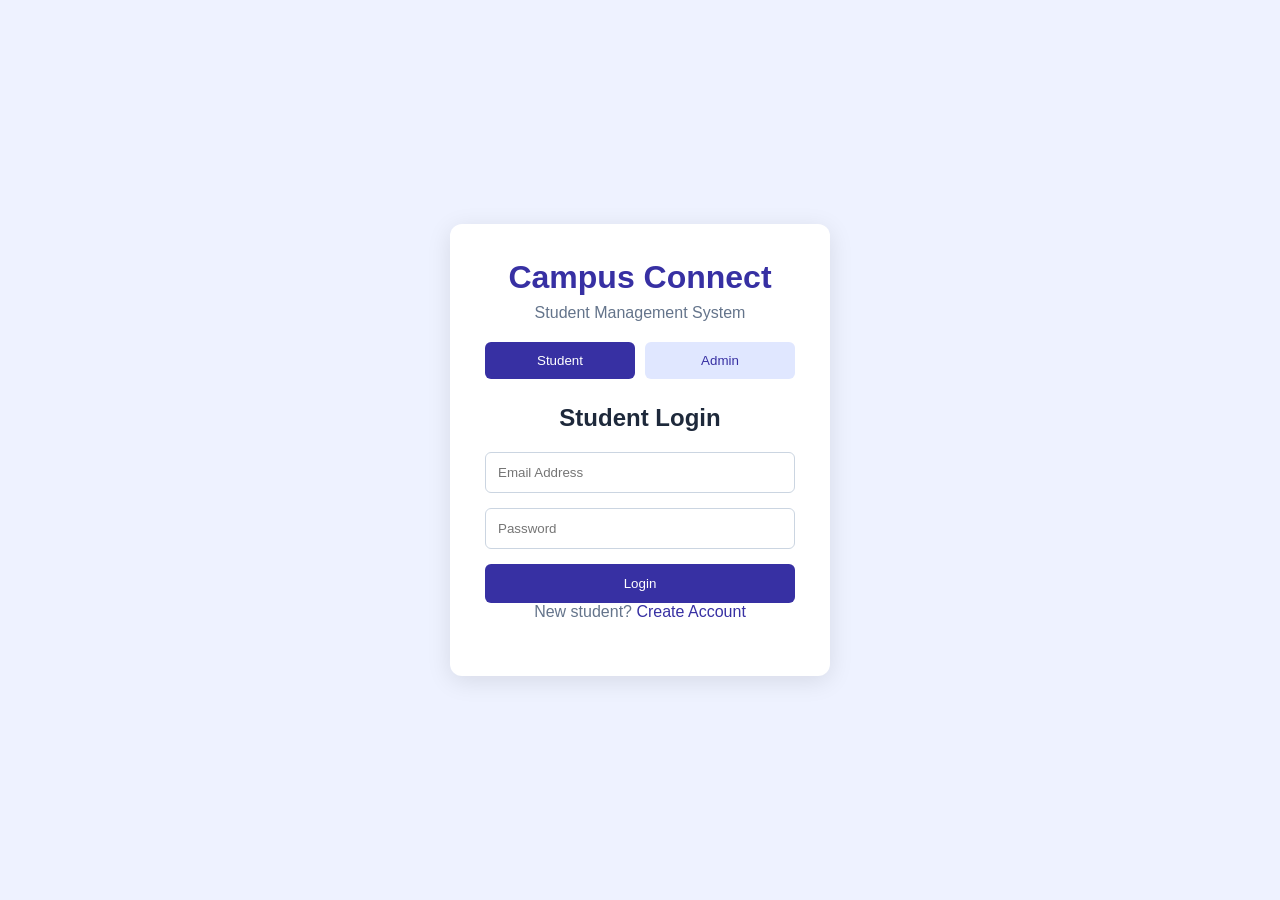
==== index.html @ 03e5b659 "Create student and admin login system" ====
<!DOCTYPE html>
<html>
<head>
    <title>Campus Connect - Login</title>
    <link rel="stylesheet" href="style.css">
</head>
<body>

    <div class="login-box">
        <h1>Campus Connect</h1>
        <p>Student Management System</p>

        <div class="login-tabs">
            <button type="button" id="studentTab">Student</button>
            <button type="button" id="adminTab">Admin</button>
        </div>

        <form id="loginForm">
            <h2 id="loginTitle">Student Login</h2>

            <input type="email" id="email" placeholder="Email Address" required>

            <input type="password" id="password" placeholder="Password" required>

            <button type="submit" class="login-btn">Login</button>
        </form>

        <div id="signupBox">
            <p>New student? <a href="#" id="signupLink">Create Account</a></p>
        </div>

        <form id="signupForm" class="hidden">
            <h2>Student Signup</h2>

            <input type="text" id="name" placeholder="Full Name" required>

            <input type="email" id="signupEmail" placeholder="Email Address" required>

            <input type="password" id="signupPassword" placeholder="Create Password" required>

            <button type="submit" class="login-btn">Sign Up</button>
            <p><a href="#" id="loginLink">Back to Login</a></p>
        </form>

        <p id="message"></p>
    </div>

    <script src="script.js"></script>
</body>
</html>
---- style.css ----
* {
    margin: 0;
    padding: 0;
    box-sizing: border-box;
}

body {
    font-family: Arial, sans-serif;
    background: #eef2ff;
    min-height: 100vh;
    display: flex;
    justify-content: center;
    align-items: center;
}

.login-box {
    background: white;
    width: 380px;
    padding: 35px;
    border-radius: 12px;
    text-align: center;
    box-shadow: 0 5px 25px rgba(0, 0, 0, 0.1);
}

h1 {
    color: #3730a3;
    margin-bottom: 8px;
}

.login-box p {
    color: #64748b;
    margin-bottom: 20px;
}

.login-tabs {
    display: flex;
    gap: 10px;
    margin-bottom: 25px;
}

.login-tabs button {
    width: 50%;
    padding: 11px;
    border: none;
    background: #e0e7ff;
    color: #3730a3;
    border-radius: 6px;
    cursor: pointer;
}

.login-tabs button.active {
    background: #3730a3;
    color: white;
}

h2 {
    margin-bottom: 20px;
    color: #1e293b;
}

input {
    width: 100%;
    padding: 12px;
    margin-bottom: 15px;
    border: 1px solid #cbd5e1;
    border-radius: 6px;
    outline: none;
}

input:focus {
    border-color: #3730a3;
}

.login-btn {
    width: 100%;
    padding: 12px;
    border: none;
    background: #3730a3;
    color: white;
    border-radius: 6px;
    cursor: pointer;
}

.login-box a {
    color: #3730a3;
    text-decoration: none;
}

.hidden {
    display: none;
}

#message {
    margin-top: 15px;
}
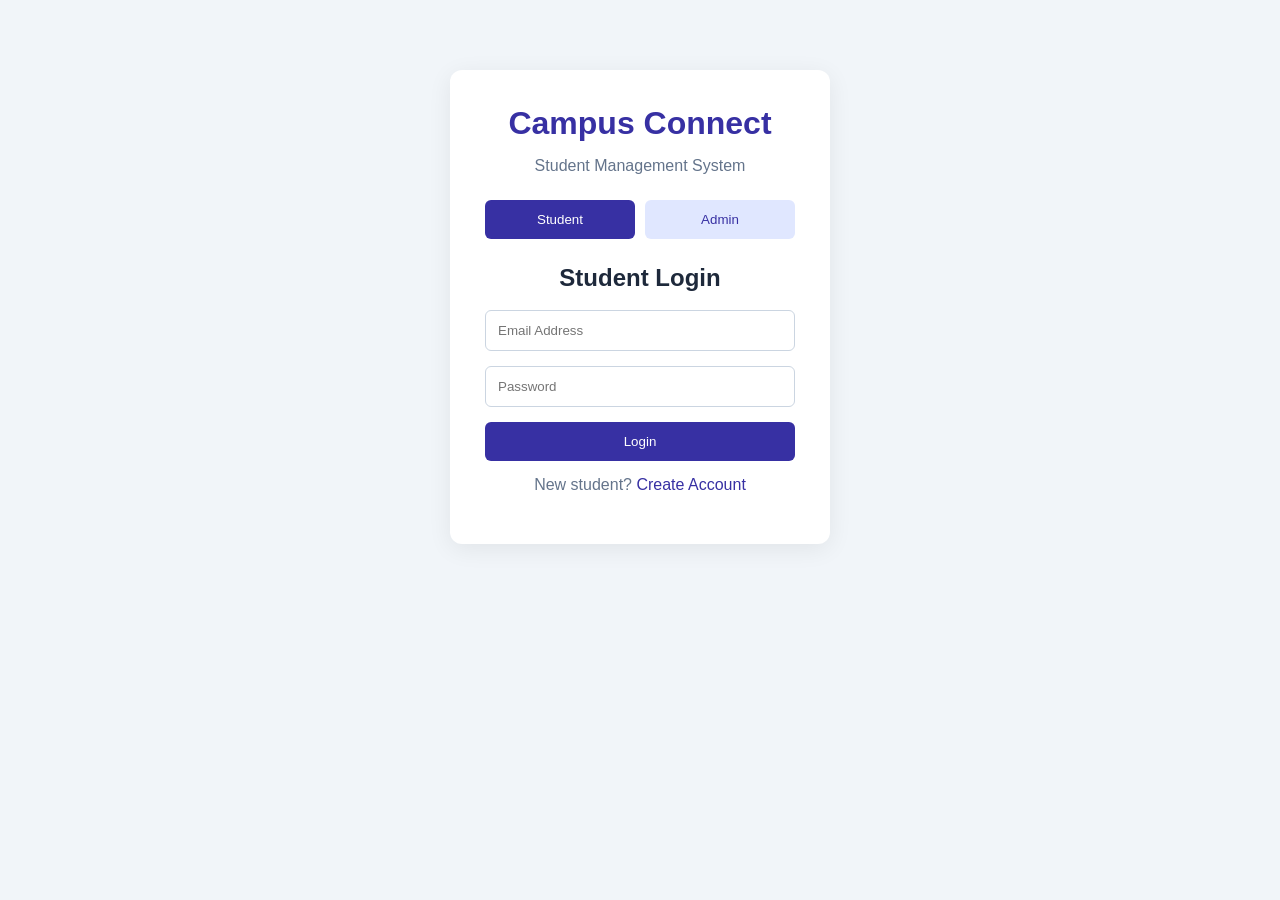
==== commit 3cc72ea7: "Build Campus Connect student management system" ====
--- a/index.html
+++ b/index.html
@@ -6,24 +6,20 @@
     <link rel="stylesheet" href="style.css">
 </head>
 <body>
-
     <div class="login-box">
         <h1>Campus Connect</h1>
         <p>Student Management System</p>
 
         <div class="login-tabs">
-            <button type="button" id="studentTab">Student</button>
+            <button type="button" id="studentTab" class="active">Student</button>
             <button type="button" id="adminTab">Admin</button>
         </div>
 
         <form id="loginForm">
             <h2 id="loginTitle">Student Login</h2>
-
             <input type="email" id="email" placeholder="Email Address" required>
-
             <input type="password" id="password" placeholder="Password" required>
-
-            <button type="submit" class="login-btn">Login</button>
+            <button type="submit" class="btn">Login</button>
         </form>
 
         <div id="signupBox">
@@ -32,20 +28,15 @@
 
         <form id="signupForm" class="hidden">
             <h2>Student Signup</h2>
-
             <input type="text" id="name" placeholder="Full Name" required>
-
             <input type="email" id="signupEmail" placeholder="Email Address" required>
-
             <input type="password" id="signupPassword" placeholder="Create Password" required>
-
-            <button type="submit" class="login-btn">Sign Up</button>
+            <button type="submit" class="btn">Sign Up</button>
             <p><a href="#" id="loginLink">Back to Login</a></p>
         </form>
 
         <p id="message"></p>
     </div>
-
     <script src="script.js"></script>
 </body>
 </html>
--- a/style.css
+++ b/style.css
@@ -7,41 +7,40 @@
 
 body {
     font-family: Arial, sans-serif;
-    background: #eef2ff;
-    min-height: 100vh;
-    display: flex;
-    justify-content: center;
-    align-items: center;
+    background: #f1f5f9;
+    color: #1e293b;
 }
 
 .login-box {
     background: white;
     width: 380px;
+    max-width: 95%;
     padding: 35px;
+    margin: 70px auto;
     border-radius: 12px;
     text-align: center;
-    box-shadow: 0 5px 25px rgba(0, 0, 0, 0.1);
-}
-
-h1 {
+    box-shadow: 0 5px 25px #00000012;
+}
+
+.login-box h1 {
     color: #3730a3;
     margin-bottom: 8px;
 }
 
 .login-box p {
     color: #64748b;
-    margin-bottom: 20px;
+    margin: 15px 0;
 }
 
 .login-tabs {
     display: flex;
     gap: 10px;
-    margin-bottom: 25px;
+    margin: 25px 0;
 }
 
 .login-tabs button {
     width: 50%;
-    padding: 11px;
+    padding: 12px;
     border: none;
     background: #e0e7ff;
     color: #3730a3;
@@ -55,24 +54,26 @@
 }
 
 h2 {
-    margin-bottom: 20px;
-    color: #1e293b;
-}
-
-input {
+    margin-bottom: 18px;
+}
+
+input,
+select {
     width: 100%;
     padding: 12px;
     margin-bottom: 15px;
     border: 1px solid #cbd5e1;
     border-radius: 6px;
     outline: none;
-}
-
-input:focus {
+    background: white;
+}
+
+input:focus,
+select:focus {
     border-color: #3730a3;
 }
 
-.login-btn {
+.btn {
     width: 100%;
     padding: 12px;
     border: none;
@@ -82,6 +83,10 @@
     cursor: pointer;
 }
 
+.btn:hover {
+    background: #312e81;
+}
+
 .login-box a {
     color: #3730a3;
     text-decoration: none;
@@ -91,6 +96,255 @@
     display: none;
 }
 
-#message {
+#message,
+#studentMessage,
+#courseMessage,
+#attendanceMessage {
     margin-top: 15px;
-}
+    color: #3730a3;
+}
+
+.layout {
+    display: flex;
+    min-height: 100vh;
+}
+
+.sidebar {
+    width: 230px;
+    background: #1e1b4b;
+    color: white;
+    padding: 25px 18px;
+    display: flex;
+    flex-direction: column;
+    flex-shrink: 0;
+}
+
+.sidebar h2 {
+    font-size: 21px;
+    margin-bottom: 8px;
+}
+
+.sidebar p {
+    color: #c7d2fe;
+    margin-bottom: 30px;
+}
+
+.sidebar a {
+    color: white;
+    text-decoration: none;
+    padding: 13px;
+    border-radius: 6px;
+    margin-bottom: 8px;
+}
+
+.sidebar a:hover,
+.sidebar a.selected {
+    background: #3730a3;
+}
+
+.logoutBtn {
+    margin-top: auto;
+    padding: 12px;
+    border: none;
+    border-radius: 6px;
+    background: #ef4444;
+    color: white;
+    cursor: pointer;
+}
+
+.main {
+    flex: 1;
+    min-width: 0;
+    padding: 35px;
+}
+
+.top {
+    display: flex;
+    justify-content: space-between;
+    align-items: center;
+    margin-bottom: 30px;
+}
+
+.top h1 {
+    margin-bottom: 8px;
+}
+
+.top p {
+    color: #64748b;
+}
+
+.admin-icon {
+    background: #3730a3;
+    color: white;
+    width: 45px;
+    height: 45px;
+    border-radius: 50%;
+    display: flex;
+    justify-content: center;
+    align-items: center;
+}
+
+.stats {
+    display: grid;
+    grid-template-columns: repeat(3, 1fr);
+    gap: 20px;
+    margin-bottom: 25px;
+}
+
+.stat-card,
+.panel {
+    background: white;
+    padding: 25px;
+    border-radius: 10px;
+    box-shadow: 0 3px 12px #00000008;
+}
+
+.stat-card h3 {
+    color: #64748b;
+    font-size: 15px;
+    margin-bottom: 15px;
+}
+
+.stat-card h2 {
+    color: #3730a3;
+    font-size: 30px;
+    margin: 0;
+}
+
+.welcome-card {
+    background: #3730a3;
+    color: white;
+    padding: 30px;
+    border-radius: 10px;
+    margin-bottom: 30px;
+}
+
+.welcome-card p {
+    color: #e0e7ff;
+}
+
+.section-title {
+    margin: 25px 0 18px;
+}
+
+.quick-links,
+.course-grid {
+    display: grid;
+    grid-template-columns: repeat(2, 1fr);
+    gap: 15px;
+}
+
+.quick-links a,
+.course-card {
+    background: white;
+    padding: 22px;
+    border-radius: 8px;
+    color: #3730a3;
+    text-decoration: none;
+    font-weight: bold;
+}
+
+.quick-links a:hover {
+    background: #e0e7ff;
+}
+
+.panel {
+    margin-bottom: 25px;
+}
+
+.panel h2 {
+    color: #1e293b;
+}
+
+.form-grid {
+    display: grid;
+    grid-template-columns: repeat(2, 1fr);
+    gap: 12px;
+}
+
+.form-grid input,
+.form-grid select {
+    margin: 0;
+}
+
+.form-grid button {
+    grid-column: 1 / -1;
+}
+
+.table-box {
+    width: 100%;
+    overflow-x: auto;
+}
+
+table {
+    width: 100%;
+    border-collapse: collapse;
+    margin-top: 15px;
+    text-align: left;
+    background: white;
+}
+
+th,
+td {
+    padding: 14px;
+    border-bottom: 1px solid #e2e8f0;
+    white-space: nowrap;
+}
+
+th {
+    background: #eef2ff;
+    color: #3730a3;
+}
+
+td {
+    color: #475569;
+}
+
+.delete-btn {
+    background: #ef4444;
+    color: white;
+    border: none;
+    padding: 8px 12px;
+    border-radius: 5px;
+    cursor: pointer;
+}
+
+.course-card {
+    color: #1e293b;
+}
+
+.course-card p {
+    color: #64748b;
+    font-weight: normal;
+    margin-top: 10px;
+}
+
+@media (max-width: 750px) {
+    .layout {
+        flex-direction: column;
+    }
+
+    .sidebar {
+        width: 100%;
+    }
+
+    .stats {
+        grid-template-columns: 1fr;
+    }
+
+    .main {
+        padding: 20px;
+    }
+}
+
+@media (max-width: 500px) {
+    .form-grid,
+    .quick-links,
+    .course-grid {
+        grid-template-columns: 1fr;
+    }
+
+    .login-box {
+        padding: 25px;
+    }
+}
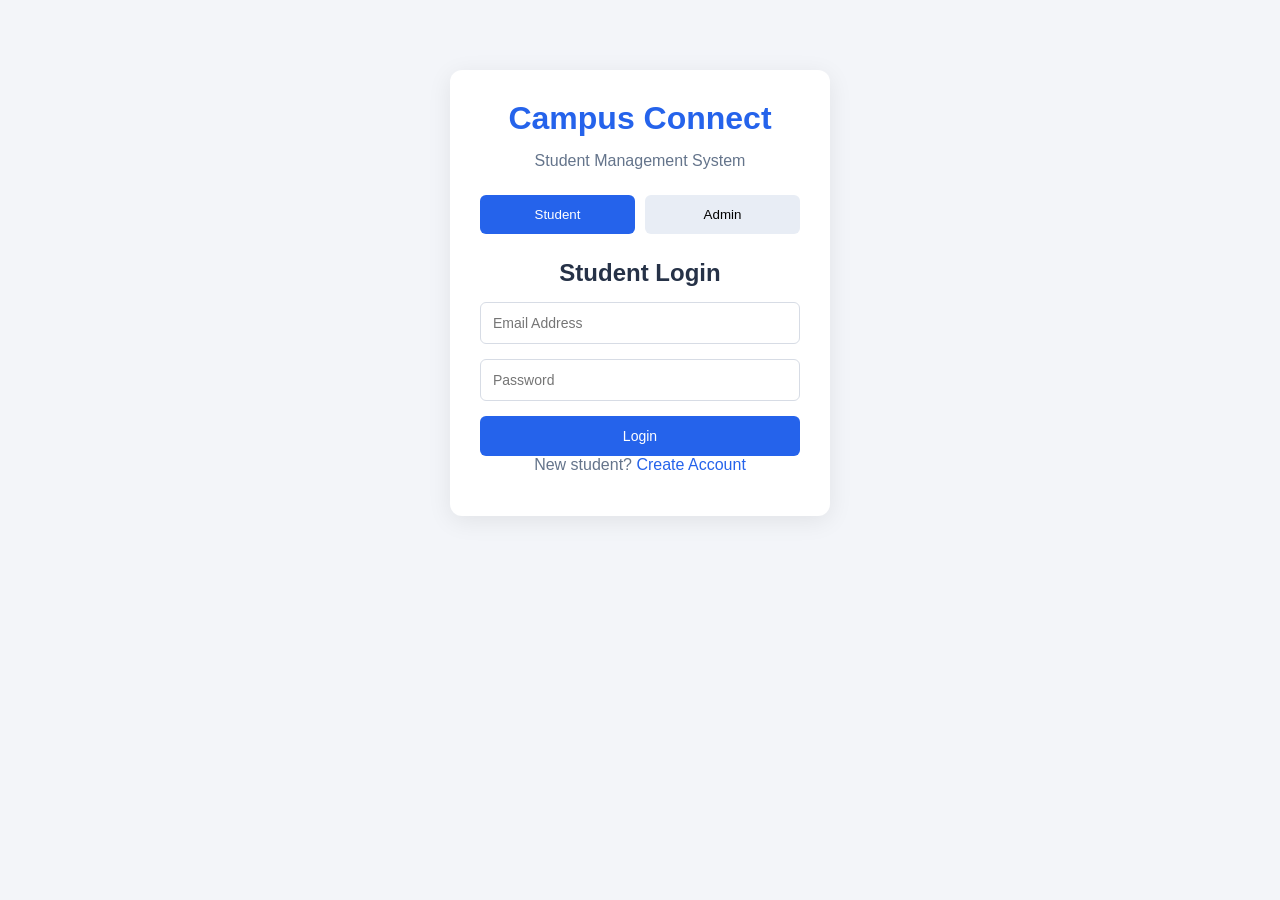
==== commit 1673ad71: "Update and clean Campus Connect project" ====
--- a/index.html
+++ b/index.html
@@ -9,32 +9,27 @@
     <div class="login-box">
         <h1>Campus Connect</h1>
         <p>Student Management System</p>
-
         <div class="login-tabs">
             <button type="button" id="studentTab" class="active">Student</button>
             <button type="button" id="adminTab">Admin</button>
         </div>
-
         <form id="loginForm">
             <h2 id="loginTitle">Student Login</h2>
             <input type="email" id="email" placeholder="Email Address" required>
             <input type="password" id="password" placeholder="Password" required>
             <button type="submit" class="btn">Login</button>
         </form>
-
         <div id="signupBox">
             <p>New student? <a href="#" id="signupLink">Create Account</a></p>
         </div>
-
         <form id="signupForm" class="hidden">
             <h2>Student Signup</h2>
             <input type="text" id="name" placeholder="Full Name" required>
             <input type="email" id="signupEmail" placeholder="Email Address" required>
-            <input type="password" id="signupPassword" placeholder="Create Password" required>
+            <input type="password" id="signupPassword" placeholder="Create Password" minlength="6" required>
             <button type="submit" class="btn">Sign Up</button>
             <p><a href="#" id="loginLink">Back to Login</a></p>
         </form>
-
         <p id="message"></p>
     </div>
     <script src="script.js"></script>
--- a/style.css
+++ b/style.css
@@ -1,35 +1,65 @@
+
+/* General Styling */
 
 * {
     margin: 0;
     padding: 0;
     box-sizing: border-box;
+    font-family: Arial, sans-serif;
 }
 
 body {
-    font-family: Arial, sans-serif;
-    background: #f1f5f9;
-    color: #1e293b;
-}
+    background: #f3f5f9;
+    color: #263247;
+}
+
+h1, h2, h3 {
+    margin-bottom: 15px;
+}
+
+p {
+    margin-bottom: 12px;
+    color: #64748b;
+}
+
+a {
+    text-decoration: none;
+    color: #2563eb;
+}
+
+input, select {
+    width: 100%;
+    padding: 12px;
+    border: 1px solid #d7dce5;
+    border-radius: 6px;
+    margin-bottom: 15px;
+    font-size: 14px;
+}
+
+button {
+    cursor: pointer;
+    border: none;
+}
+
+/* Login Page */
 
 .login-box {
+    width: 380px;
+    max-width: 90%;
     background: white;
-    width: 380px;
-    max-width: 95%;
-    padding: 35px;
+    padding: 30px;
     margin: 70px auto;
     border-radius: 12px;
     text-align: center;
-    box-shadow: 0 5px 25px #00000012;
+    box-shadow: 0 5px 25px rgba(0, 0, 0, 0.08);
 }
 
 .login-box h1 {
-    color: #3730a3;
-    margin-bottom: 8px;
-}
-
-.login-box p {
-    color: #64748b;
-    margin: 15px 0;
+    color: #2563eb;
+}
+
+.login-box h2 {
+    margin-top: 20px;
 }
 
 .login-tabs {
@@ -41,68 +71,41 @@
 .login-tabs button {
     width: 50%;
     padding: 12px;
-    border: none;
-    background: #e0e7ff;
-    color: #3730a3;
-    border-radius: 6px;
-    cursor: pointer;
-}
-
-.login-tabs button.active {
-    background: #3730a3;
-    color: white;
-}
-
-h2 {
-    margin-bottom: 18px;
-}
-
-input,
-select {
-    width: 100%;
-    padding: 12px;
-    margin-bottom: 15px;
-    border: 1px solid #cbd5e1;
-    border-radius: 6px;
-    outline: none;
-    background: white;
-}
-
-input:focus,
-select:focus {
-    border-color: #3730a3;
+    background: #e8edf5;
+    border-radius: 6px;
+}
+
+.login-tabs .active {
+    background: #2563eb;
+    color: white;
 }
 
 .btn {
-    width: 100%;
-    padding: 12px;
-    border: none;
-    background: #3730a3;
-    color: white;
-    border-radius: 6px;
-    cursor: pointer;
+    background: #2563eb;
+    color: white;
+    padding: 12px 18px;
+    border-radius: 6px;
+    font-size: 14px;
 }
 
 .btn:hover {
-    background: #312e81;
-}
-
-.login-box a {
-    color: #3730a3;
-    text-decoration: none;
+    background: #1d4ed8;
+}
+
+.login-box .btn {
+    width: 100%;
 }
 
 .hidden {
     display: none;
 }
 
-#message,
-#studentMessage,
-#courseMessage,
-#attendanceMessage {
-    margin-top: 15px;
-    color: #3730a3;
-}
+#message, .message {
+    color: #dc2626;
+    margin-top: 12px;
+}
+
+/* Main Layout */
 
 .layout {
     display: flex;
@@ -111,149 +114,98 @@
 
 .sidebar {
     width: 230px;
-    background: #1e1b4b;
+    background: #172554;
     color: white;
     padding: 25px 18px;
-    display: flex;
-    flex-direction: column;
     flex-shrink: 0;
 }
 
 .sidebar h2 {
+    color: white;
     font-size: 21px;
+}
+
+.sidebar p {
+    color: #bfdbfe;
+    margin-bottom: 30px;
+}
+
+.sidebar a {
+    display: block;
+    color: #dbeafe;
+    padding: 13px;
     margin-bottom: 8px;
-}
-
-.sidebar p {
-    color: #c7d2fe;
-    margin-bottom: 30px;
-}
-
-.sidebar a {
-    color: white;
-    text-decoration: none;
-    padding: 13px;
-    border-radius: 6px;
-    margin-bottom: 8px;
+    border-radius: 6px;
 }
 
 .sidebar a:hover,
 .sidebar a.selected {
-    background: #3730a3;
+    background: #2563eb;
+    color: white;
 }
 
 .logoutBtn {
-    margin-top: auto;
+    width: 100%;
     padding: 12px;
-    border: none;
-    border-radius: 6px;
-    background: #ef4444;
-    color: white;
-    cursor: pointer;
-}
-
-.main {
+    margin-top: 25px;
+    background: #dc2626;
+    color: white;
+    border-radius: 6px;
+}
+
+.main-content {
     flex: 1;
+    padding: 30px;
     min-width: 0;
-    padding: 35px;
-}
-
-.top {
+}
+
+.topbar {
     display: flex;
     justify-content: space-between;
     align-items: center;
+    flex-wrap: wrap;
     margin-bottom: 30px;
 }
 
-.top h1 {
-    margin-bottom: 8px;
-}
-
-.top p {
-    color: #64748b;
-}
-
-.admin-icon {
-    background: #3730a3;
-    color: white;
-    width: 45px;
-    height: 45px;
-    border-radius: 50%;
-    display: flex;
-    justify-content: center;
-    align-items: center;
-}
+.topbar h1 {
+    color: #172554;
+}
+
+/* Dashboard Cards */
 
 .stats {
     display: grid;
     grid-template-columns: repeat(3, 1fr);
     gap: 20px;
-    margin-bottom: 25px;
-}
-
-.stat-card,
-.panel {
+    margin: 25px 0;
+}
+
+.stat-card {
     background: white;
     padding: 25px;
     border-radius: 10px;
-    box-shadow: 0 3px 12px #00000008;
+    border-left: 4px solid #2563eb;
+    box-shadow: 0 3px 12px rgba(0, 0, 0, 0.04);
 }
 
 .stat-card h3 {
+    font-size: 15px;
     color: #64748b;
-    font-size: 15px;
-    margin-bottom: 15px;
-}
-
-.stat-card h2 {
-    color: #3730a3;
+}
+
+.stat-card h1 {
+    color: #2563eb;
     font-size: 30px;
-    margin: 0;
-}
-
-.welcome-card {
-    background: #3730a3;
-    color: white;
-    padding: 30px;
+}
+
+/* Content Sections */
+
+.content-box {
+    background: white;
+    padding: 25px;
+    margin-bottom: 25px;
     border-radius: 10px;
-    margin-bottom: 30px;
-}
-
-.welcome-card p {
-    color: #e0e7ff;
-}
-
-.section-title {
-    margin: 25px 0 18px;
-}
-
-.quick-links,
-.course-grid {
-    display: grid;
-    grid-template-columns: repeat(2, 1fr);
-    gap: 15px;
-}
-
-.quick-links a,
-.course-card {
-    background: white;
-    padding: 22px;
-    border-radius: 8px;
-    color: #3730a3;
-    text-decoration: none;
-    font-weight: bold;
-}
-
-.quick-links a:hover {
-    background: #e0e7ff;
-}
-
-.panel {
-    margin-bottom: 25px;
-}
-
-.panel h2 {
-    color: #1e293b;
+    box-shadow: 0 3px 12px rgba(0, 0, 0, 0.04);
 }
 
 .form-grid {
@@ -264,14 +216,16 @@
 
 .form-grid input,
 .form-grid select {
-    margin: 0;
-}
-
-.form-grid button {
-    grid-column: 1 / -1;
-}
-
-.table-box {
+    margin-bottom: 5px;
+}
+
+.form-grid .btn {
+    width: fit-content;
+}
+
+/* Tables */
+
+.table-container {
     width: 100%;
     overflow-x: auto;
 }
@@ -280,46 +234,67 @@
     width: 100%;
     border-collapse: collapse;
     margin-top: 15px;
+    min-width: 550px;
+}
+
+th, td {
+    padding: 14px;
     text-align: left;
-    background: white;
-}
-
-th,
+    border-bottom: 1px solid #e5e7eb;
+}
+
+th {
+    background: #eff6ff;
+    color: #1e40af;
+}
+
 td {
-    padding: 14px;
-    border-bottom: 1px solid #e2e8f0;
-    white-space: nowrap;
-}
-
-th {
-    background: #eef2ff;
-    color: #3730a3;
-}
-
-td {
-    color: #475569;
+    font-size: 14px;
 }
 
 .delete-btn {
-    background: #ef4444;
-    color: white;
-    border: none;
+    background: #dc2626;
+    color: white;
     padding: 8px 12px;
     border-radius: 5px;
-    cursor: pointer;
+}
+
+.delete-btn:hover {
+    background: #b91c1c;
+}
+
+/* Student Courses */
+
+.course-grid {
+    display: grid;
+    grid-template-columns: repeat(2, 1fr);
+    gap: 18px;
+    margin-top: 20px;
 }
 
 .course-card {
-    color: #1e293b;
+    background: #f8fafc;
+    border: 1px solid #e2e8f0;
+    border-radius: 8px;
+    padding: 20px;
+}
+
+.course-card h3 {
+    color: #1d4ed8;
 }
 
 .course-card p {
-    color: #64748b;
-    font-weight: normal;
-    margin-top: 10px;
-}
-
-@media (max-width: 750px) {
+    margin-bottom: 10px;
+}
+
+.course-card button:disabled {
+    background: #16a34a;
+    cursor: not-allowed;
+}
+
+/* Responsive Design */
+
+@media (max-width: 800px) {
     .layout {
         flex-direction: column;
     }
@@ -328,23 +303,34 @@
         width: 100%;
     }
 
+    .sidebar a {
+        display: inline-block;
+    }
+
+    .logoutBtn {
+        width: auto;
+        margin-top: 10px;
+    }
+
+    .main-content {
+        padding: 18px;
+    }
+
     .stats {
         grid-template-columns: 1fr;
     }
 
-    .main {
-        padding: 20px;
-    }
-}
-
-@media (max-width: 500px) {
-    .form-grid,
-    .quick-links,
     .course-grid {
         grid-template-columns: 1fr;
     }
-
-    .login-box {
-        padding: 25px;
-    }
-}
+}
+
+@media (max-width: 500px) {
+    .form-grid {
+        grid-template-columns: 1fr;
+    }
+
+    .topbar {
+        display: block;
+    }
+}
